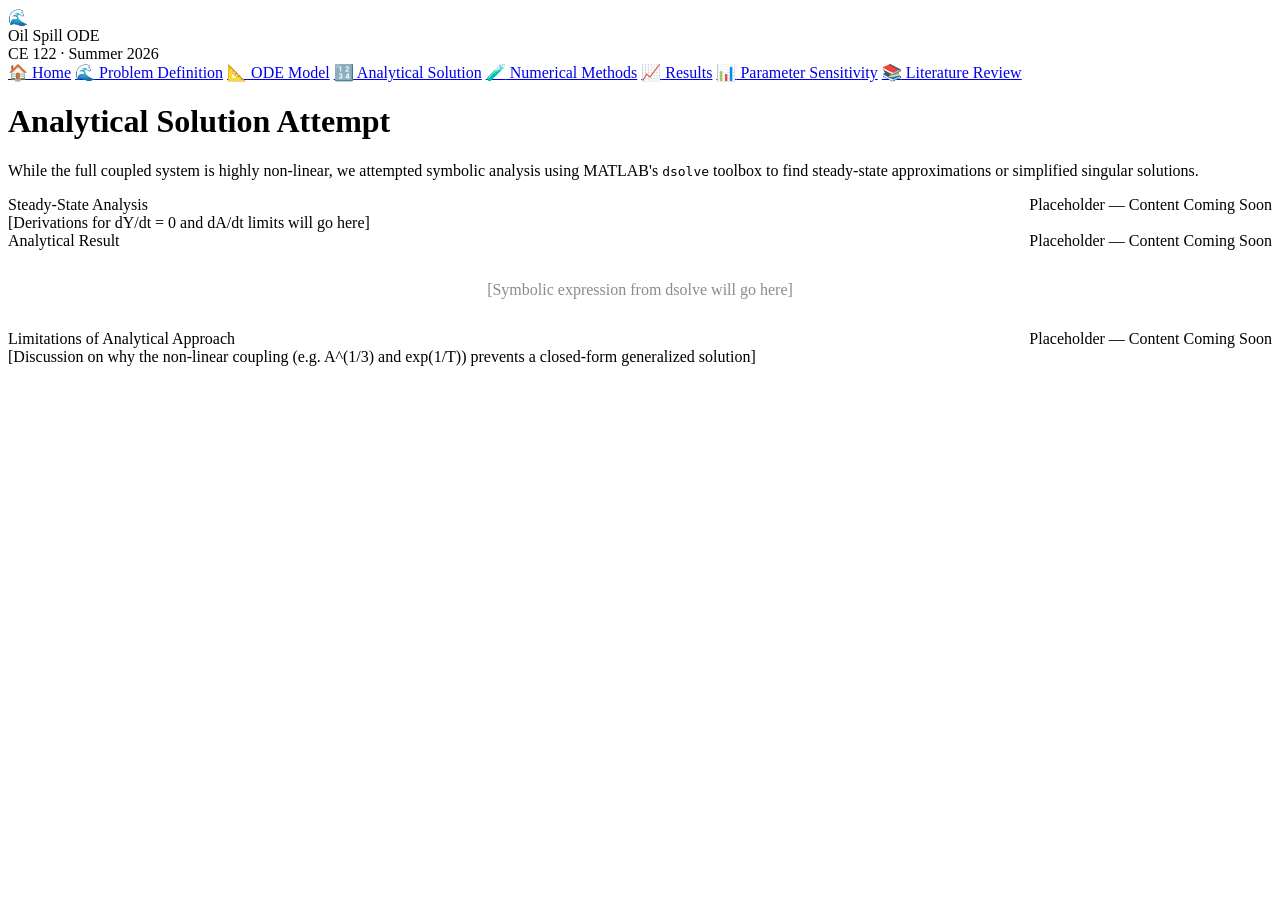
==== analytical-solution.html @ 3f442c69 "Add analytical-solution.html for oil spill analysis" ====
<!DOCTYPE html>
<html lang="en">
<head>
  <meta charset="UTF-8" />
  <meta name="viewport" content="width=device-width, initial-scale=1.0" />
  <title>Oil Spill ODE — Analytical Solution</title>
  <link rel="stylesheet" href="style.css" />
</head>
<body>

<nav class="sidebar">
  <div class="sidebar-header">
    <div class="sidebar-logo">
      <div class="sidebar-logo-icon">🌊</div>
      <div>
        <div class="sidebar-title">Oil Spill ODE</div>
        <div class="sidebar-subtitle">CE 122 · Summer 2026</div>
      </div>
    </div>
  </div>
  <div class="sidebar-nav">
    <a href="index.html"><span class="nav-icon">🏠</span> Home</a>
    <a href="problem-definition.html"><span class="nav-icon">🌊</span> Problem Definition</a>
    <a href="ode-model.html"><span class="nav-icon">📐</span> ODE Model</a>
    <a href="analytical-solution.html" class="active"><span class="nav-icon">🔢</span> Analytical Solution</a>
    <a href="numerical-methods.html"><span class="nav-icon">🧪</span> Numerical Methods</a>
    <a href="results.html"><span class="nav-icon">📈</span> Results</a>
    <a href="parameter-sensitivity.html"><span class="nav-icon">📊</span> Parameter Sensitivity</a>
    <a href="literature-review.html"><span class="nav-icon">📚</span> Literature Review</a>
  </div>
</nav>

<main class="main">
  <div class="page-header">
    <h1 class="page-title">Analytical Solution Attempt</h1>
    <p class="lead">
      While the full coupled system is highly non-linear, we attempted symbolic analysis
      using MATLAB's <code>dsolve</code> toolbox to find steady-state approximations or
      simplified singular solutions.
    </p>
  </div>

  <div class="stack">

    <div class="card dashed">
      <div class="card-header" style="display:flex;align-items:center;justify-content:space-between;">
        <div class="card-title">Steady-State Analysis</div>
        <span class="badge">Placeholder — Content Coming Soon</span>
      </div>
      <div class="card-body">
        <div class="placeholder-box medium">
          [Derivations for dY/dt = 0 and dA/dt limits will go here]
        </div>
      </div>
    </div>

    <div class="card dashed">
      <div class="card-header" style="display:flex;align-items:center;justify-content:space-between;">
        <div class="card-title">Analytical Result</div>
        <span class="badge">Placeholder — Content Coming Soon</span>
      </div>
      <div class="card-body">
        <div class="code-block green" style="opacity:0.45;min-height:80px;display:flex;align-items:center;justify-content:center;">
          [Symbolic expression from dsolve will go here]
        </div>
      </div>
    </div>

    <div class="card dashed">
      <div class="card-header" style="display:flex;align-items:center;justify-content:space-between;">
        <div class="card-title">Limitations of Analytical Approach</div>
        <span class="badge">Placeholder — Content Coming Soon</span>
      </div>
      <div class="card-body">
        <div class="placeholder-box medium">
          [Discussion on why the non-linear coupling (e.g. A^(1/3) and exp(1/T))
          prevents a closed-form generalized solution]
        </div>
      </div>
    </div>

  </div>
</main>

</body>
</html>
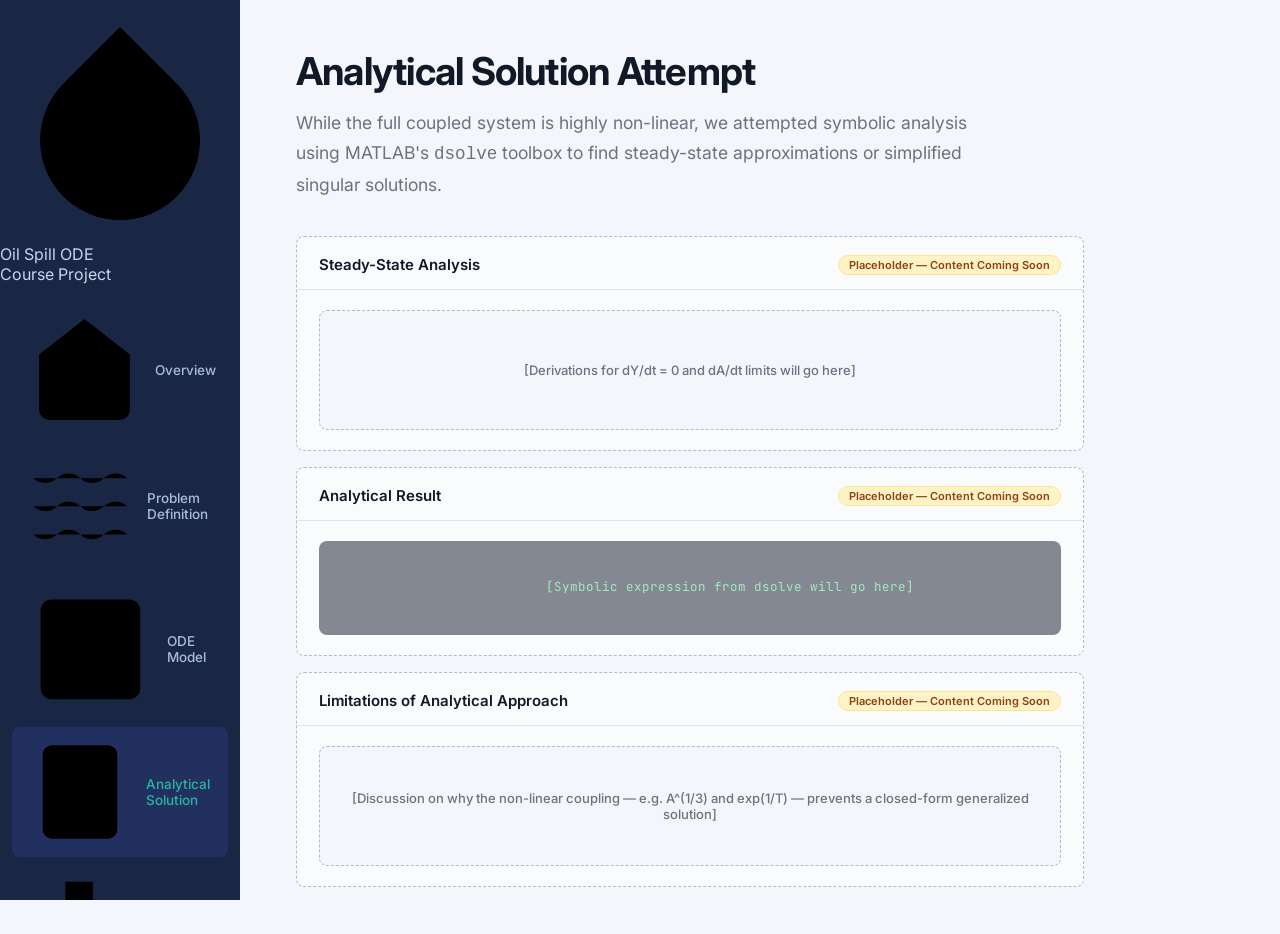
==== commit fab2217b: "Refactor sidebar and update content placeholders" ====
--- a/analytical-solution.html
+++ b/analytical-solution.html
@@ -9,24 +9,50 @@
 <body>
 
 <nav class="sidebar">
-  <div class="sidebar-header">
-    <div class="sidebar-logo">
-      <div class="sidebar-logo-icon">🌊</div>
-      <div>
-        <div class="sidebar-title">Oil Spill ODE</div>
-        <div class="sidebar-subtitle">CE 122 · Summer 2026</div>
-      </div>
+  <div class="sidebar-top">
+    <div class="sidebar-icon">
+      <svg viewBox="0 0 24 24"><path d="M12 2.69l5.66 5.66a8 8 0 1 1-11.31 0z"/></svg>
     </div>
+    <span class="sidebar-name">Oil Spill ODE</span>
   </div>
+  <div class="nav-section-label">Course Project</div>
   <div class="sidebar-nav">
-    <a href="index.html"><span class="nav-icon">🏠</span> Home</a>
-    <a href="problem-definition.html"><span class="nav-icon">🌊</span> Problem Definition</a>
-    <a href="ode-model.html"><span class="nav-icon">📐</span> ODE Model</a>
-    <a href="analytical-solution.html" class="active"><span class="nav-icon">🔢</span> Analytical Solution</a>
-    <a href="numerical-methods.html"><span class="nav-icon">🧪</span> Numerical Methods</a>
-    <a href="results.html"><span class="nav-icon">📈</span> Results</a>
-    <a href="parameter-sensitivity.html"><span class="nav-icon">📊</span> Parameter Sensitivity</a>
-    <a href="literature-review.html"><span class="nav-icon">📚</span> Literature Review</a>
+    <a href="index.html">
+      <svg viewBox="0 0 24 24"><path d="M3 9l9-7 9 7v11a2 2 0 0 1-2 2H5a2 2 0 0 1-2-2z"/><polyline points="9 22 9 12 15 12 15 22"/></svg>
+      Overview
+    </a>
+    <a href="problem-definition.html">
+      <svg viewBox="0 0 24 24"><path d="M2 6c.6.5 1.2 1 2.5 1C7 7 7 5 9.5 5c2.6 0 2.4 2 5 2 2.5 0 2.5-2 5-2 1.3 0 1.9.5 2.5 1"/><path d="M2 12c.6.5 1.2 1 2.5 1 2.5 0 2.5-2 5-2 2.6 0 2.4 2 5 2 2.5 0 2.5-2 5-2 1.3 0 1.9.5 2.5 1"/><path d="M2 18c.6.5 1.2 1 2.5 1 2.5 0 2.5-2 5-2 2.6 0 2.4 2 5 2 2.5 0 2.5-2 5-2 1.3 0 1.9.5 2.5 1"/></svg>
+      Problem Definition
+    </a>
+    <a href="ode-model.html">
+      <svg viewBox="0 0 24 24"><rect x="3" y="3" width="18" height="18" rx="2"/><path d="M3 9h18M3 15h18M9 3v18"/></svg>
+      ODE Model
+    </a>
+    <a href="analytical-solution.html" class="active">
+      <svg viewBox="0 0 24 24"><rect x="4" y="2" width="16" height="20" rx="2"/><line x1="8" y1="6" x2="16" y2="6"/><line x1="8" y1="10" x2="10" y2="10"/><line x1="12" y1="10" x2="14" y2="10"/></svg>
+      Analytical Solution
+    </a>
+    <a href="numerical-methods.html">
+      <svg viewBox="0 0 24 24"><path d="M9 3h6"/><path d="M9 3v7L4.5 17A2 2 0 0 0 6.34 20h11.32a2 2 0 0 0 1.84-3L15 10V3"/></svg>
+      Numerical Methods
+    </a>
+    <a href="results.html">
+      <svg viewBox="0 0 24 24"><path d="M3 3v18h18"/><path d="m19 9-5 5-4-4-3 3"/></svg>
+      Results &amp; Visualizations
+    </a>
+    <a href="parameter-sensitivity.html">
+      <svg viewBox="0 0 24 24"><polyline points="22 12 18 12 15 21 9 3 6 12 2 12"/></svg>
+      Parameter Sensitivity
+    </a>
+    <a href="literature-review.html">
+      <svg viewBox="0 0 24 24"><path d="M2 3h6a4 4 0 0 1 4 4v14a3 3 0 0 0-3-3H2z"/><path d="M22 3h-6a4 4 0 0 0-4 4v14a3 3 0 0 1 3-3h7z"/></svg>
+      Literature Review
+    </a>
+  </div>
+  <div class="sidebar-footer">
+    <div class="sidebar-footer-label">CE 122</div>
+    <div class="sidebar-footer-sub">Applied Programming for Engineers<br>Summer 2026</div>
   </div>
 </nav>
 
@@ -60,7 +86,7 @@
         <span class="badge">Placeholder — Content Coming Soon</span>
       </div>
       <div class="card-body">
-        <div class="code-block green" style="opacity:0.45;min-height:80px;display:flex;align-items:center;justify-content:center;">
+        <div class="code-block green" style="opacity:0.5;min-height:80px;display:flex;align-items:center;justify-content:center;">
           [Symbolic expression from dsolve will go here]
         </div>
       </div>
@@ -73,7 +99,7 @@
       </div>
       <div class="card-body">
         <div class="placeholder-box medium">
-          [Discussion on why the non-linear coupling (e.g. A^(1/3) and exp(1/T))
+          [Discussion on why the non-linear coupling — e.g. A^(1/3) and exp(1/T) —
           prevents a closed-form generalized solution]
         </div>
       </div>
@@ -84,3 +110,4 @@
 
 </body>
 </html>
+
--- a/style.css
+++ b/style.css
@@ -0,0 +1,477 @@
+@import url('https://fonts.googleapis.com/css2?family=Inter:wght@300;400;500;600;700&family=JetBrains+Mono:wght@400;500&display=swap');
+
+*, *::before, *::after { box-sizing: border-box; margin: 0; padding: 0; }
+
+:root {
+  --navy:        #1a2744;
+  --navy-light:  #223060;
+  --navy-border: #2e3f6e;
+  --teal:        #2ab5a0;
+  --teal-light:  #d4f0ec;
+  --bg:          #f4f6fb;
+  --surface:     #ffffff;
+  --border:      #dde3f0;
+  --text:        #111827;
+  --muted:       #6b7280;
+  --mono:        'JetBrains Mono', monospace;
+  --sans:        'Inter', sans-serif;
+  --radius:      8px;
+  --sidebar-w:   240px;
+}
+
+body {
+  font-family: var(--sans);
+  background: var(--bg);
+  color: var(--text);
+  display: flex;
+  min-height: 100vh;
+}
+
+/* ── SIDEBAR ── */
+.sidebar {
+  width: var(--sidebar-w);
+  min-height: 100vh;
+  background: var(--navy);
+  color: #c9d6f0;
+  display: flex;
+  flex-direction: column;
+  flex-shrink: 0;
+  position: fixed;
+  top: 0; left: 0; bottom: 0;
+  overflow-y: auto;
+}
+
+.sidebar-header {
+  padding: 24px 20px 16px;
+  border-bottom: 1px solid var(--navy-border);
+}
+
+.sidebar-logo {
+  display: flex;
+  align-items: center;
+  gap: 10px;
+  margin-bottom: 8px;
+}
+
+.sidebar-logo-icon {
+  width: 32px; height: 32px;
+  background: var(--teal);
+  border-radius: 8px;
+  display: flex; align-items: center; justify-content: center;
+  font-size: 16px;
+}
+
+.sidebar-title {
+  font-size: 13px;
+  font-weight: 600;
+  color: #e8edf8;
+  line-height: 1.3;
+}
+
+.sidebar-subtitle {
+  font-size: 11px;
+  color: #7a90c0;
+  margin-top: 4px;
+}
+
+.sidebar-nav {
+  padding: 16px 12px;
+  flex: 1;
+}
+
+.sidebar-nav a {
+  display: flex;
+  align-items: center;
+  gap: 10px;
+  padding: 9px 12px;
+  border-radius: var(--radius);
+  color: #a8bcdf;
+  text-decoration: none;
+  font-size: 13.5px;
+  font-weight: 500;
+  margin-bottom: 2px;
+  transition: background 0.15s, color 0.15s;
+}
+
+.sidebar-nav a:hover,
+.sidebar-nav a.active {
+  background: var(--navy-light);
+  color: #ffffff;
+}
+
+.sidebar-nav a.active {
+  color: var(--teal);
+}
+
+.nav-icon { font-size: 15px; width: 18px; text-align: center; }
+
+/* ── MAIN ── */
+.main {
+  margin-left: var(--sidebar-w);
+  flex: 1;
+  padding: 48px 56px;
+  max-width: 900px;
+}
+
+/* ── PAGE HEADER ── */
+.page-badge {
+  display: inline-flex;
+  align-items: center;
+  gap: 6px;
+  background: #e8f4f0;
+  color: #1a7a6a;
+  border: 1px solid #b8e0d8;
+  border-radius: 999px;
+  padding: 4px 12px;
+  font-size: 12px;
+  font-weight: 500;
+  margin-bottom: 16px;
+}
+
+.page-badge::before {
+  content: '';
+  display: block;
+  width: 7px; height: 7px;
+  background: var(--teal);
+  border-radius: 50%;
+}
+
+h1.page-title {
+  font-size: 2.4rem;
+  font-weight: 700;
+  letter-spacing: -0.02em;
+  line-height: 1.2;
+  color: var(--text);
+  margin-bottom: 14px;
+}
+
+p.lead {
+  font-size: 1.1rem;
+  color: var(--muted);
+  line-height: 1.7;
+  max-width: 680px;
+  margin-bottom: 0;
+}
+
+.page-header { margin-bottom: 36px; }
+
+/* ── META ROW ── */
+.meta-row {
+  display: grid;
+  grid-template-columns: repeat(3, 1fr);
+  gap: 24px;
+  border-top: 1px solid var(--border);
+  padding-top: 24px;
+  margin-bottom: 40px;
+}
+
+.meta-label {
+  font-size: 11px;
+  font-weight: 600;
+  text-transform: uppercase;
+  letter-spacing: 0.08em;
+  color: var(--muted);
+  margin-bottom: 6px;
+}
+
+.meta-value {
+  font-size: 14px;
+  font-weight: 500;
+  color: var(--text);
+  line-height: 1.5;
+}
+
+/* ── CARDS ── */
+.card {
+  background: var(--surface);
+  border: 1px solid var(--border);
+  border-radius: var(--radius);
+  overflow: hidden;
+}
+
+.card-header {
+  padding: 18px 22px 14px;
+  border-bottom: 1px solid var(--border);
+}
+
+.card-title {
+  font-size: 15px;
+  font-weight: 600;
+  color: var(--text);
+}
+
+.card-title.teal { color: var(--teal); }
+
+.card-desc {
+  font-size: 13px;
+  color: var(--muted);
+  margin-top: 4px;
+  line-height: 1.5;
+}
+
+.card-body { padding: 20px 22px; }
+
+/* dashed placeholder card */
+.card.dashed {
+  border-style: dashed;
+  border-color: #b0bbcc;
+  background: #fafbfd;
+}
+
+/* ── GRID LAYOUTS ── */
+.grid-2 { display: grid; grid-template-columns: 1fr 1fr; gap: 20px; }
+.grid-3 { display: grid; grid-template-columns: repeat(3, 1fr); gap: 16px; }
+.stack  { display: flex; flex-direction: column; gap: 16px; }
+
+.span-2 { grid-column: span 2; }
+
+/* ── CODE BLOCK ── */
+.code-block {
+  background: #0f172a;
+  color: #7dd3fc;
+  font-family: var(--mono);
+  font-size: 12.5px;
+  line-height: 1.65;
+  padding: 16px 18px;
+  border-radius: var(--radius);
+  overflow-x: auto;
+  white-space: pre;
+}
+
+.code-block.green { color: #4ade80; }
+
+/* ── LEGEND LIST ── */
+.legend { list-style: none; }
+.legend li {
+  display: flex;
+  align-items: flex-start;
+  gap: 8px;
+  font-size: 13px;
+  color: var(--muted);
+  padding: 4px 0;
+  border-bottom: 1px solid var(--border);
+}
+.legend li:last-child { border-bottom: none; }
+.legend .var {
+  font-family: var(--mono);
+  font-weight: 600;
+  color: var(--teal);
+  min-width: 52px;
+  flex-shrink: 0;
+}
+
+/* ── INFO BOX ── */
+.info-box {
+  background: #e8f4f0;
+  border: 1px solid #b8e0d8;
+  border-radius: var(--radius);
+  padding: 14px 18px;
+  font-size: 13.5px;
+  color: #1a5a50;
+  margin-bottom: 28px;
+  line-height: 1.6;
+}
+
+/* ── BADGE ── */
+.badge {
+  display: inline-block;
+  padding: 2px 10px;
+  border-radius: 999px;
+  font-size: 11px;
+  font-weight: 600;
+  background: #fef3c7;
+  color: #92400e;
+  border: 1px solid #fde68a;
+}
+
+/* ── PLACEHOLDER BOX ── */
+.placeholder-box {
+  background: var(--bg);
+  border: 1.5px dashed #b0bbcc;
+  border-radius: var(--radius);
+  display: flex;
+  align-items: center;
+  justify-content: center;
+  color: var(--muted);
+  font-size: 13px;
+  font-weight: 500;
+  text-align: center;
+  padding: 16px;
+}
+
+.placeholder-box.tall { min-height: 200px; }
+.placeholder-box.short { min-height: 80px; }
+.placeholder-box.medium { min-height: 120px; }
+
+/* ── TABLE ── */
+table {
+  width: 100%;
+  border-collapse: collapse;
+  font-size: 13.5px;
+}
+
+thead tr {
+  background: #f0f3fa;
+}
+
+th {
+  text-align: left;
+  padding: 10px 14px;
+  font-weight: 600;
+  font-size: 12px;
+  text-transform: uppercase;
+  letter-spacing: 0.05em;
+  color: var(--muted);
+  border-bottom: 1px solid var(--border);
+}
+
+td {
+  padding: 10px 14px;
+  border-bottom: 1px solid var(--border);
+  color: var(--muted);
+}
+
+td.strong { font-weight: 600; color: var(--text); }
+tr:last-child td { border-bottom: none; }
+
+.table-wrap {
+  border: 1px dashed #b0bbcc;
+  border-radius: var(--radius);
+  overflow: hidden;
+}
+
+/* ── SECTION HEADING ── */
+h2.section-title {
+  font-size: 1.35rem;
+  font-weight: 600;
+  color: var(--text);
+  margin-bottom: 16px;
+  margin-top: 40px;
+}
+
+/* ── NAV CARDS (home grid) ── */
+.nav-card {
+  background: var(--surface);
+  border: 1px solid var(--border);
+  border-radius: var(--radius);
+  padding: 20px;
+  text-decoration: none;
+  color: var(--text);
+  display: block;
+  transition: border-color 0.15s, box-shadow 0.15s;
+}
+
+.nav-card:hover {
+  border-color: var(--teal);
+  box-shadow: 0 4px 12px rgba(42,181,160,0.15);
+}
+
+.nav-card-icon {
+  width: 38px; height: 38px;
+  background: #e8f4f0;
+  border-radius: 8px;
+  display: flex; align-items: center; justify-content: center;
+  font-size: 18px;
+  margin-bottom: 12px;
+}
+
+.nav-card-title {
+  font-size: 14.5px;
+  font-weight: 600;
+  margin-bottom: 4px;
+}
+
+.nav-card-desc {
+  font-size: 12.5px;
+  color: var(--muted);
+}
+
+/* ── REF CARD ── */
+.ref-card {
+  background: var(--surface);
+  border: 1px solid var(--border);
+  border-radius: var(--radius);
+  padding: 20px 24px;
+  transition: border-color 0.15s;
+}
+
+.ref-card:hover { border-color: var(--teal); }
+
+.ref-authors {
+  font-size: 12.5px;
+  font-weight: 600;
+  color: var(--teal);
+  margin-bottom: 4px;
+}
+
+.ref-title {
+  font-size: 15px;
+  font-weight: 600;
+  color: var(--text);
+  margin-bottom: 4px;
+}
+
+.ref-journal {
+  font-size: 13px;
+  color: var(--muted);
+  font-style: italic;
+  margin-bottom: 12px;
+}
+
+.ref-note {
+  font-size: 13px;
+  color: var(--muted);
+  padding-top: 12px;
+  border-top: 1px solid var(--border);
+}
+
+.ref-note span {
+  font-weight: 600;
+  color: #4b5563;
+  margin-right: 6px;
+}
+
+/* ── PROCESS CARD ── */
+.process-card {
+  background: var(--surface);
+  border: 1px solid var(--border);
+  border-radius: var(--radius);
+  overflow: hidden;
+}
+
+.process-card-header {
+  padding: 14px 20px;
+  background: #f8fafc;
+  border-bottom: 1px solid var(--border);
+}
+
+.process-card-title {
+  font-size: 15px;
+  font-weight: 600;
+  color: var(--teal);
+}
+
+.process-card-body {
+  display: grid;
+  grid-template-columns: 2fr 1fr;
+  gap: 20px;
+  padding: 18px 20px;
+  align-items: center;
+}
+
+.process-desc {
+  font-size: 13.5px;
+  color: var(--muted);
+  line-height: 1.65;
+}
+
+/* ── RESPONSIVE ── */
+@media (max-width: 768px) {
+  .sidebar { position: static; width: 100%; min-height: auto; }
+  body { flex-direction: column; }
+  .main { margin-left: 0; padding: 24px 20px; }
+  .grid-2, .grid-3 { grid-template-columns: 1fr; }
+  .meta-row { grid-template-columns: 1fr; }
+  .process-card-body { grid-template-columns: 1fr; }
+  .span-2 { grid-column: span 1; }
+}
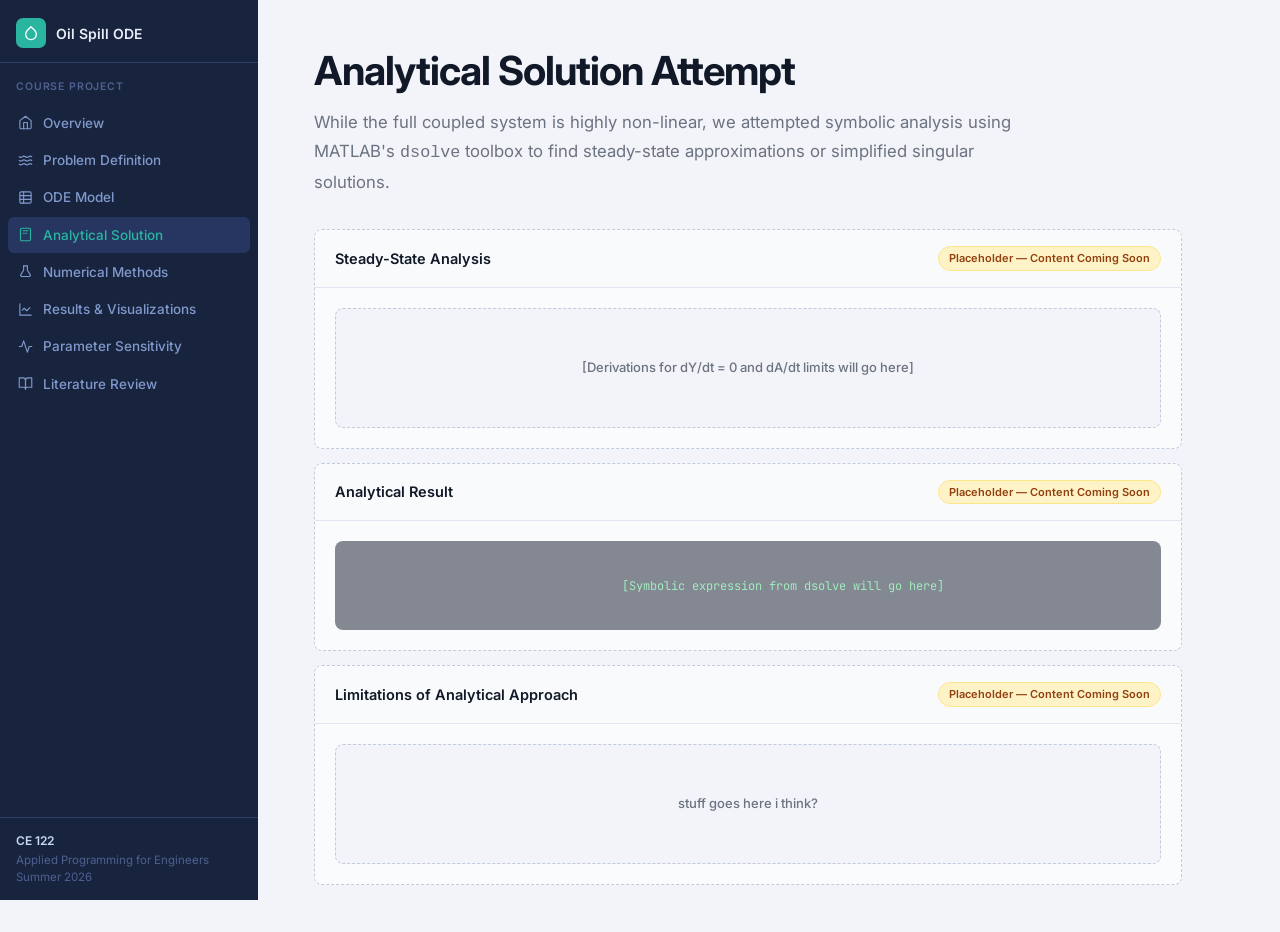
==== commit d5ed32a6: "Update placeholder text in analytical-solution.html" ====
--- a/analytical-solution.html
+++ b/analytical-solution.html
@@ -99,8 +99,7 @@
       </div>
       <div class="card-body">
         <div class="placeholder-box medium">
-          [Discussion on why the non-linear coupling — e.g. A^(1/3) and exp(1/T) —
-          prevents a closed-form generalized solution]
+          stuff goes here i think?
         </div>
       </div>
     </div>
--- a/style.css
+++ b/style.css
@@ -3,20 +3,22 @@
 *, *::before, *::after { box-sizing: border-box; margin: 0; padding: 0; }
 
 :root {
-  --navy:        #1a2744;
-  --navy-light:  #223060;
-  --navy-border: #2e3f6e;
+  --navy:        #18243e;
+  --navy-mid:    #1f2f50;
+  --navy-light:  #263660;
+  --navy-border: #2d3f68;
   --teal:        #2ab5a0;
-  --teal-light:  #d4f0ec;
-  --bg:          #f4f6fb;
+  --teal-bg:     #e6f5f3;
+  --teal-text:   #1a7a6a;
+  --bg:          #f2f4f9;
   --surface:     #ffffff;
-  --border:      #dde3f0;
+  --border:      #e0e6f0;
   --text:        #111827;
   --muted:       #6b7280;
+  --sidebar-w:   258px;
   --mono:        'JetBrains Mono', monospace;
   --sans:        'Inter', sans-serif;
   --radius:      8px;
-  --sidebar-w:   240px;
 }
 
 body {
@@ -25,14 +27,15 @@
   color: var(--text);
   display: flex;
   min-height: 100vh;
-}
-
-/* ── SIDEBAR ── */
+  font-size: 14px;
+  line-height: 1.5;
+}
+
+/* ─── SIDEBAR ─── */
 .sidebar {
   width: var(--sidebar-w);
   min-height: 100vh;
   background: var(--navy);
-  color: #c9d6f0;
   display: flex;
   flex-direction: column;
   flex-shrink: 0;
@@ -41,147 +44,230 @@
   overflow-y: auto;
 }
 
-.sidebar-header {
-  padding: 24px 20px 16px;
-  border-bottom: 1px solid var(--navy-border);
-}
-
-.sidebar-logo {
+.sidebar-top {
+  padding: 18px 16px 14px;
   display: flex;
   align-items: center;
   gap: 10px;
-  margin-bottom: 8px;
-}
-
-.sidebar-logo-icon {
-  width: 32px; height: 32px;
+  border-bottom: 1px solid var(--navy-border);
+}
+
+.sidebar-icon {
+  width: 30px; height: 30px;
   background: var(--teal);
-  border-radius: 8px;
+  border-radius: 7px;
   display: flex; align-items: center; justify-content: center;
-  font-size: 16px;
-}
-
-.sidebar-title {
-  font-size: 13px;
+  flex-shrink: 0;
+}
+
+.sidebar-icon svg { width: 16px; height: 16px; stroke: #fff; fill: none; stroke-width: 2; stroke-linecap: round; stroke-linejoin: round; }
+
+.sidebar-name {
+  font-size: 14px;
   font-weight: 600;
   color: #e8edf8;
-  line-height: 1.3;
-}
-
-.sidebar-subtitle {
-  font-size: 11px;
-  color: #7a90c0;
-  margin-top: 4px;
-}
-
-.sidebar-nav {
-  padding: 16px 12px;
-  flex: 1;
-}
+}
+
+/* nav section */
+.nav-section-label {
+  font-size: 10.5px;
+  font-weight: 600;
+  letter-spacing: 0.08em;
+  text-transform: uppercase;
+  color: #4e6090;
+  padding: 16px 16px 6px;
+}
+
+.sidebar-nav { padding: 4px 8px; flex: 1; }
 
 .sidebar-nav a {
   display: flex;
   align-items: center;
   gap: 10px;
-  padding: 9px 12px;
-  border-radius: var(--radius);
-  color: #a8bcdf;
+  padding: 8px 10px;
+  border-radius: 6px;
+  color: #8099cc;
   text-decoration: none;
   font-size: 13.5px;
   font-weight: 500;
-  margin-bottom: 2px;
-  transition: background 0.15s, color 0.15s;
-}
-
-.sidebar-nav a:hover,
+  margin-bottom: 1px;
+  transition: background 0.12s, color 0.12s;
+  position: relative;
+}
+
+.sidebar-nav a svg {
+  width: 15px; height: 15px;
+  stroke: currentColor;
+  fill: none;
+  stroke-width: 1.8;
+  stroke-linecap: round;
+  stroke-linejoin: round;
+  flex-shrink: 0;
+}
+
+.sidebar-nav a:hover {
+  background: var(--navy-mid);
+  color: #c8d8f0;
+}
+
 .sidebar-nav a.active {
   background: var(--navy-light);
-  color: #ffffff;
-}
-
-.sidebar-nav a.active {
   color: var(--teal);
 }
 
-.nav-icon { font-size: 15px; width: 18px; text-align: center; }
-
-/* ── MAIN ── */
+/* sidebar footer */
+.sidebar-footer {
+  padding: 14px 16px;
+  border-top: 1px solid var(--navy-border);
+  margin-top: auto;
+}
+
+.sidebar-footer-label {
+  font-size: 12px;
+  font-weight: 600;
+  color: #c8d8f0;
+  margin-bottom: 2px;
+}
+
+.sidebar-footer-sub {
+  font-size: 11.5px;
+  color: #4e6090;
+  line-height: 1.5;
+}
+
+/* ─── MAIN ─── */
 .main {
   margin-left: var(--sidebar-w);
   flex: 1;
   padding: 48px 56px;
-  max-width: 900px;
-}
-
-/* ── PAGE HEADER ── */
+  max-width: 980px;
+}
+
+/* ─── PAGE HEADER ─── */
 .page-badge {
   display: inline-flex;
   align-items: center;
-  gap: 6px;
-  background: #e8f4f0;
-  color: #1a7a6a;
-  border: 1px solid #b8e0d8;
+  gap: 7px;
+  background: #fff;
+  color: #374151;
+  border: 1px solid var(--border);
   border-radius: 999px;
-  padding: 4px 12px;
-  font-size: 12px;
+  padding: 5px 14px;
+  font-size: 12.5px;
   font-weight: 500;
-  margin-bottom: 16px;
-}
-
-.page-badge::before {
-  content: '';
-  display: block;
+  margin-bottom: 18px;
+}
+
+.page-badge-dot {
   width: 7px; height: 7px;
   background: var(--teal);
   border-radius: 50%;
+  flex-shrink: 0;
 }
 
 h1.page-title {
-  font-size: 2.4rem;
+  font-size: 2.5rem;
   font-weight: 700;
-  letter-spacing: -0.02em;
-  line-height: 1.2;
+  letter-spacing: -0.025em;
+  line-height: 1.15;
   color: var(--text);
   margin-bottom: 14px;
 }
 
 p.lead {
-  font-size: 1.1rem;
-  color: var(--muted);
-  line-height: 1.7;
-  max-width: 680px;
-  margin-bottom: 0;
-}
-
-.page-header { margin-bottom: 36px; }
-
-/* ── META ROW ── */
+  font-size: 1.05rem;
+  color: var(--muted);
+  line-height: 1.75;
+  max-width: 700px;
+}
+
+.page-header { margin-bottom: 32px; }
+
+/* ─── META ROW ─── */
 .meta-row {
   display: grid;
   grid-template-columns: repeat(3, 1fr);
-  gap: 24px;
+  gap: 32px;
   border-top: 1px solid var(--border);
   padding-top: 24px;
   margin-bottom: 40px;
 }
 
 .meta-label {
-  font-size: 11px;
+  font-size: 10.5px;
   font-weight: 600;
   text-transform: uppercase;
   letter-spacing: 0.08em;
   color: var(--muted);
-  margin-bottom: 6px;
+  margin-bottom: 8px;
 }
 
 .meta-value {
   font-size: 14px;
   font-weight: 500;
   color: var(--text);
-  line-height: 1.5;
-}
-
-/* ── CARDS ── */
+  line-height: 1.6;
+}
+
+/* ─── SECTION HEADING ─── */
+h2.section-title {
+  font-size: 1.3rem;
+  font-weight: 600;
+  letter-spacing: -0.01em;
+  color: var(--text);
+  margin-bottom: 16px;
+  margin-top: 36px;
+}
+
+/* ─── NAV CARDS (home) ─── */
+.nav-cards { display: grid; grid-template-columns: repeat(3, 1fr); gap: 16px; }
+
+.nav-card {
+  background: var(--surface);
+  border: 1px solid var(--border);
+  border-radius: var(--radius);
+  padding: 20px;
+  text-decoration: none;
+  color: var(--text);
+  display: block;
+  transition: border-color 0.15s, box-shadow 0.15s;
+}
+
+.nav-card:hover {
+  border-color: rgba(42,181,160,0.5);
+  box-shadow: 0 2px 10px rgba(42,181,160,0.12);
+}
+
+.nav-card-icon {
+  width: 36px; height: 36px;
+  background: var(--teal-bg);
+  border-radius: 7px;
+  display: flex; align-items: center; justify-content: center;
+  margin-bottom: 12px;
+}
+
+.nav-card-icon svg {
+  width: 17px; height: 17px;
+  stroke: var(--teal);
+  fill: none;
+  stroke-width: 1.8;
+  stroke-linecap: round;
+  stroke-linejoin: round;
+}
+
+.nav-card-title {
+  font-size: 14px;
+  font-weight: 600;
+  color: var(--text);
+  margin-bottom: 5px;
+}
+
+.nav-card-desc {
+  font-size: 12.5px;
+  color: var(--teal-text);
+}
+
+/* ─── CARDS ─── */
 .card {
   background: var(--surface);
   border: 1px solid var(--border);
@@ -189,105 +275,100 @@
   overflow: hidden;
 }
 
+.card.dashed {
+  border-style: dashed;
+  border-color: #c0ccdd;
+  background: #fafbfd;
+}
+
 .card-header {
-  padding: 18px 22px 14px;
+  padding: 16px 20px;
+  background: #f8fafc;
   border-bottom: 1px solid var(--border);
 }
 
 .card-title {
-  font-size: 15px;
-  font-weight: 600;
-  color: var(--text);
-}
-
-.card-title.teal { color: var(--teal); }
+  font-size: 14.5px;
+  font-weight: 600;
+  color: var(--text);
+}
 
 .card-desc {
   font-size: 13px;
   color: var(--muted);
-  margin-top: 4px;
+  margin-top: 3px;
   line-height: 1.5;
 }
 
-.card-body { padding: 20px 22px; }
-
-/* dashed placeholder card */
-.card.dashed {
-  border-style: dashed;
-  border-color: #b0bbcc;
-  background: #fafbfd;
-}
-
-/* ── GRID LAYOUTS ── */
-.grid-2 { display: grid; grid-template-columns: 1fr 1fr; gap: 20px; }
-.grid-3 { display: grid; grid-template-columns: repeat(3, 1fr); gap: 16px; }
-.stack  { display: flex; flex-direction: column; gap: 16px; }
-
-.span-2 { grid-column: span 2; }
-
-/* ── CODE BLOCK ── */
+.card-body { padding: 20px; }
+
+/* ─── GRID ─── */
+.grid-2 { display: grid; grid-template-columns: 1fr 1fr; gap: 18px; }
+.stack   { display: flex; flex-direction: column; gap: 14px; }
+.span-2  { grid-column: span 2; }
+
+/* ─── CODE ─── */
 .code-block {
   background: #0f172a;
   color: #7dd3fc;
   font-family: var(--mono);
-  font-size: 12.5px;
-  line-height: 1.65;
-  padding: 16px 18px;
+  font-size: 12px;
+  line-height: 1.7;
+  padding: 14px 16px;
   border-radius: var(--radius);
   overflow-x: auto;
   white-space: pre;
 }
-
 .code-block.green { color: #4ade80; }
 
-/* ── LEGEND LIST ── */
+/* ─── LEGEND ─── */
 .legend { list-style: none; }
 .legend li {
   display: flex;
-  align-items: flex-start;
   gap: 8px;
   font-size: 13px;
   color: var(--muted);
-  padding: 4px 0;
-  border-bottom: 1px solid var(--border);
+  padding: 5px 0;
+  border-bottom: 1px solid #f0f3f8;
 }
 .legend li:last-child { border-bottom: none; }
 .legend .var {
   font-family: var(--mono);
   font-weight: 600;
   color: var(--teal);
-  min-width: 52px;
+  min-width: 48px;
   flex-shrink: 0;
 }
 
-/* ── INFO BOX ── */
+/* ─── INFO BOX ─── */
 .info-box {
-  background: #e8f4f0;
-  border: 1px solid #b8e0d8;
-  border-radius: var(--radius);
-  padding: 14px 18px;
-  font-size: 13.5px;
+  background: var(--teal-bg);
+  border: 1px solid #b0ddd7;
+  border-radius: var(--radius);
+  padding: 12px 16px;
+  font-size: 13px;
   color: #1a5a50;
-  margin-bottom: 28px;
-  line-height: 1.6;
-}
-
-/* ── BADGE ── */
+  margin-bottom: 24px;
+  line-height: 1.65;
+}
+
+/* ─── BADGE ─── */
 .badge {
   display: inline-block;
-  padding: 2px 10px;
+  padding: 3px 10px;
   border-radius: 999px;
   font-size: 11px;
   font-weight: 600;
   background: #fef3c7;
   color: #92400e;
   border: 1px solid #fde68a;
-}
-
-/* ── PLACEHOLDER BOX ── */
+  white-space: nowrap;
+}
+
+/* ─── PLACEHOLDER ─── */
 .placeholder-box {
   background: var(--bg);
-  border: 1.5px dashed #b0bbcc;
+  border: 1.5px dashed #c0ccdd;
   border-radius: var(--radius);
   display: flex;
   align-items: center;
@@ -298,95 +379,45 @@
   text-align: center;
   padding: 16px;
 }
-
-.placeholder-box.tall { min-height: 200px; }
-.placeholder-box.short { min-height: 80px; }
+.placeholder-box.tall   { min-height: 200px; }
 .placeholder-box.medium { min-height: 120px; }
-
-/* ── TABLE ── */
-table {
-  width: 100%;
-  border-collapse: collapse;
-  font-size: 13.5px;
-}
-
-thead tr {
-  background: #f0f3fa;
-}
+.placeholder-box.short  { min-height: 80px; }
+
+/* ─── TABLE ─── */
+.table-wrap { border: 1.5px dashed #c0ccdd; border-radius: var(--radius); overflow: hidden; }
+
+table { width: 100%; border-collapse: collapse; font-size: 13.5px; }
+
+thead tr { background: #f0f4fb; }
 
 th {
   text-align: left;
   padding: 10px 14px;
-  font-weight: 600;
-  font-size: 12px;
+  font-size: 11.5px;
+  font-weight: 600;
   text-transform: uppercase;
   letter-spacing: 0.05em;
   color: var(--muted);
   border-bottom: 1px solid var(--border);
 }
 
-td {
-  padding: 10px 14px;
-  border-bottom: 1px solid var(--border);
-  color: var(--muted);
-}
-
+td { padding: 10px 14px; border-bottom: 1px solid var(--border); color: var(--muted); }
 td.strong { font-weight: 600; color: var(--text); }
 tr:last-child td { border-bottom: none; }
 
-.table-wrap {
-  border: 1px dashed #b0bbcc;
+/* ─── PROCESS CARD ─── */
+.process-card {
+  background: var(--surface);
+  border: 1px solid var(--border);
   border-radius: var(--radius);
   overflow: hidden;
 }
-
-/* ── SECTION HEADING ── */
-h2.section-title {
-  font-size: 1.35rem;
-  font-weight: 600;
-  color: var(--text);
-  margin-bottom: 16px;
-  margin-top: 40px;
-}
-
-/* ── NAV CARDS (home grid) ── */
-.nav-card {
-  background: var(--surface);
-  border: 1px solid var(--border);
-  border-radius: var(--radius);
-  padding: 20px;
-  text-decoration: none;
-  color: var(--text);
-  display: block;
-  transition: border-color 0.15s, box-shadow 0.15s;
-}
-
-.nav-card:hover {
-  border-color: var(--teal);
-  box-shadow: 0 4px 12px rgba(42,181,160,0.15);
-}
-
-.nav-card-icon {
-  width: 38px; height: 38px;
-  background: #e8f4f0;
-  border-radius: 8px;
-  display: flex; align-items: center; justify-content: center;
-  font-size: 18px;
-  margin-bottom: 12px;
-}
-
-.nav-card-title {
-  font-size: 14.5px;
-  font-weight: 600;
-  margin-bottom: 4px;
-}
-
-.nav-card-desc {
-  font-size: 12.5px;
-  color: var(--muted);
-}
-
-/* ── REF CARD ── */
+.process-card-header { padding: 14px 20px; border-bottom: 1px solid var(--border); }
+.process-card-title  { font-size: 15px; font-weight: 600; color: var(--teal); }
+.process-card-body   { display: grid; grid-template-columns: 2fr 1fr; gap: 20px; padding: 18px 20px; align-items: center; }
+.process-desc        { font-size: 13.5px; color: var(--muted); line-height: 1.7; }
+
+/* ─── REF CARD ─── */
 .ref-card {
   background: var(--surface);
   border: 1px solid var(--border);
@@ -394,84 +425,35 @@
   padding: 20px 24px;
   transition: border-color 0.15s;
 }
-
-.ref-card:hover { border-color: var(--teal); }
-
-.ref-authors {
+.ref-card:hover { border-color: rgba(42,181,160,0.4); }
+.ref-authors  { font-size: 12px; font-weight: 600; color: var(--teal); margin-bottom: 4px; }
+.ref-title    { font-size: 15px; font-weight: 600; color: var(--text); margin-bottom: 4px; }
+.ref-journal  { font-size: 13px; color: var(--muted); font-style: italic; margin-bottom: 12px; }
+.ref-note     { font-size: 13px; color: var(--muted); padding-top: 12px; border-top: 1px solid var(--border); }
+.ref-note strong { font-weight: 600; color: #4b5563; margin-right: 6px; }
+
+/* ─── RESULTS CARD ─── */
+.result-card { background: var(--surface); border: 1.5px dashed #c0ccdd; border-radius: var(--radius); overflow: hidden; display: flex; flex-direction: column; background: #fafbfd; }
+.result-card-header { padding: 12px 16px; display: flex; justify-content: space-between; align-items: center; }
+.result-card-title  { font-size: 13.5px; font-weight: 600; color: var(--text); }
+.result-card-body   { padding: 0 16px 16px; flex: 1; display: flex; flex-direction: column; gap: 10px; }
+.result-interp {
+  background: var(--surface);
+  border: 1px solid var(--border);
+  border-radius: 6px;
+  padding: 10px 12px;
   font-size: 12.5px;
-  font-weight: 600;
-  color: var(--teal);
-  margin-bottom: 4px;
-}
-
-.ref-title {
-  font-size: 15px;
-  font-weight: 600;
-  color: var(--text);
-  margin-bottom: 4px;
-}
-
-.ref-journal {
-  font-size: 13px;
-  color: var(--muted);
-  font-style: italic;
-  margin-bottom: 12px;
-}
-
-.ref-note {
-  font-size: 13px;
-  color: var(--muted);
-  padding-top: 12px;
-  border-top: 1px solid var(--border);
-}
-
-.ref-note span {
-  font-weight: 600;
-  color: #4b5563;
-  margin-right: 6px;
-}
-
-/* ── PROCESS CARD ── */
-.process-card {
-  background: var(--surface);
-  border: 1px solid var(--border);
-  border-radius: var(--radius);
-  overflow: hidden;
-}
-
-.process-card-header {
-  padding: 14px 20px;
-  background: #f8fafc;
-  border-bottom: 1px solid var(--border);
-}
-
-.process-card-title {
-  font-size: 15px;
-  font-weight: 600;
-  color: var(--teal);
-}
-
-.process-card-body {
-  display: grid;
-  grid-template-columns: 2fr 1fr;
-  gap: 20px;
-  padding: 18px 20px;
-  align-items: center;
-}
-
-.process-desc {
-  font-size: 13.5px;
-  color: var(--muted);
-  line-height: 1.65;
-}
-
-/* ── RESPONSIVE ── */
+  color: var(--muted);
+}
+.result-interp strong { font-size: 10.5px; text-transform: uppercase; letter-spacing: 0.06em; color: #374151; display: block; margin-bottom: 3px; }
+
+/* ─── RESPONSIVE ─── */
 @media (max-width: 768px) {
   .sidebar { position: static; width: 100%; min-height: auto; }
   body { flex-direction: column; }
-  .main { margin-left: 0; padding: 24px 20px; }
-  .grid-2, .grid-3 { grid-template-columns: 1fr; }
-  .meta-row { grid-template-columns: 1fr; }
+  .main { margin-left: 0; padding: 24px 18px; }
+  .grid-2, .nav-cards { grid-template-columns: 1fr; }
+  .meta-row { grid-template-columns: 1fr; gap: 16px; }
   .process-card-body { grid-template-columns: 1fr; }
   .span-2 { grid-column: span 1; }
 }
